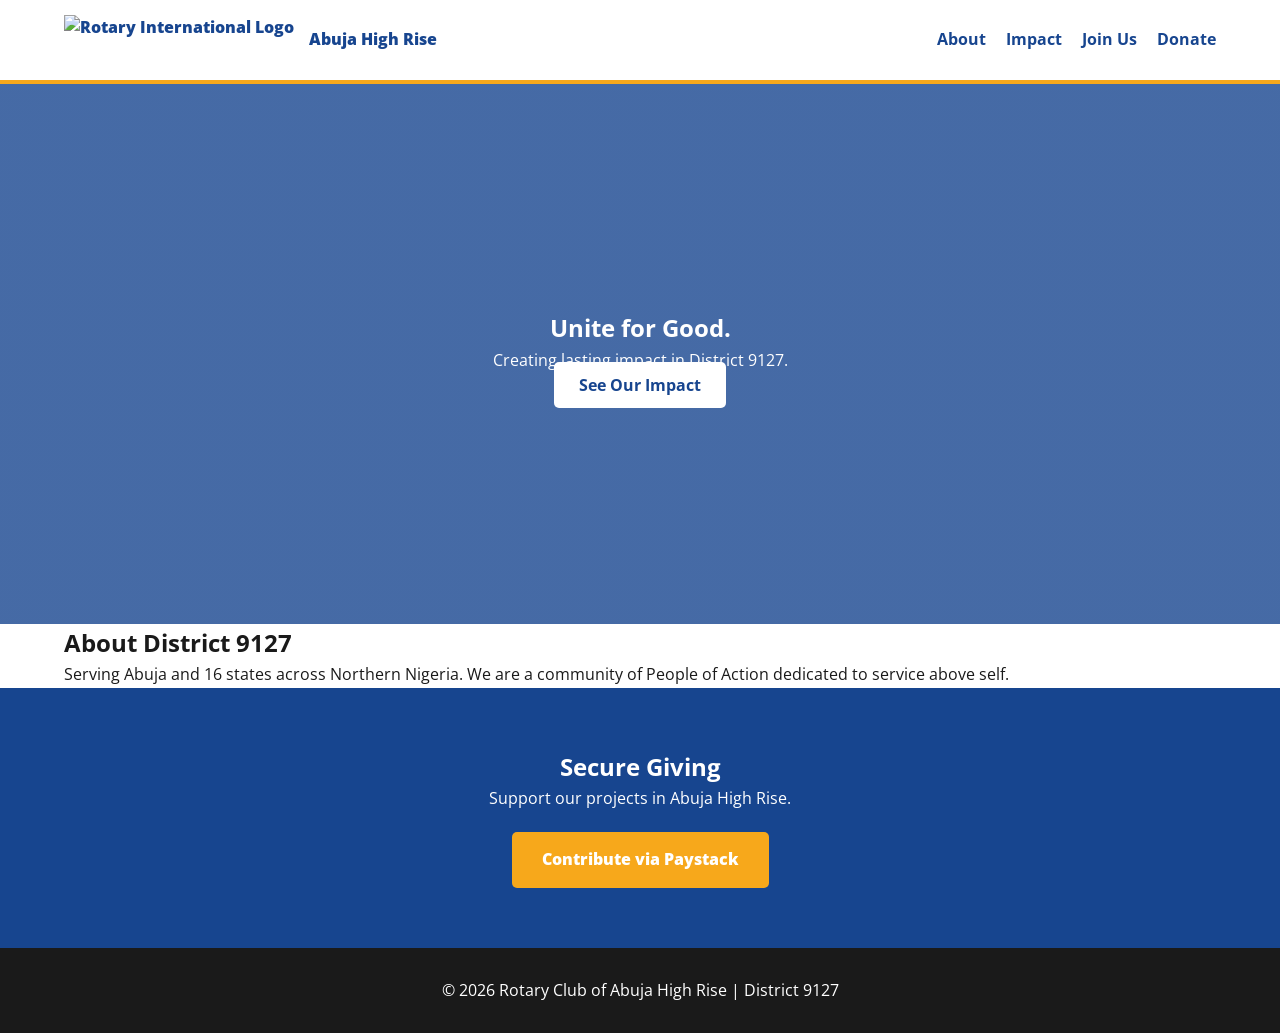
==== Rotary_Abuja_Site/index.html @ e20453dd "FORCED REBUILD: Full Site Integration" ====
<!DOCTYPE html>
<html lang="en">
<head>
    <meta charset="UTF-8">
    <meta name="viewport" content="width=device-width, initial-scale=1.0">
    <title>Rotary Club of Abuja High Rise | District 9127</title>
    <link href="https://fonts.googleapis.com/css2?family=Open+Sans:wght@400;600;700;800&display=swap" rel="stylesheet">
    <link rel="stylesheet" href="style.css">
</head>
<body>
    <header>
        <nav class="container">
            <div class="logo">
                <img src="https://www.rotary.org/sites/all/themes/rotary_rotaryorg/images/logo-rotary.png" alt="Rotary International Logo">
                <span>Abuja High Rise</span>
            </div>
            <ul class="nav-links">
                <li><a href="#about">About</a></li>
                <li><a href="#projects">Impact</a></li>
                <li><a href="#join">Join Us</a></li>
                <li><a href="#donate" class="btn-gold">Donate</a></li>
            </ul>
        </nav>
    </header>

    <section class="hero">
        <div class="hero-content container">
            <h1>Unite for Good.</h1>
            <p>Creating lasting impact in District 9127.</p>
            <a href="#projects" class="btn-white">See Our Impact</a>
        </div>
    </section>

    <section id="about" class="container section">
        <h2>About District 9127</h2>
        <p>Serving Abuja and 16 states across Northern Nigeria. We are a community of People of Action dedicated to service above self.</p>
    </section>

    <section id="donate" class="donate-section">
        <div class="container">
            <h2>Secure Giving</h2>
            <p>Support our projects in Abuja High Rise.</p>
            <a href="https://paystack.com" class="pay-btn">Contribute via Paystack</a>
        </div>
    </section>

    <footer>
        <p>&copy; 2026 Rotary Club of Abuja High Rise | District 9127</p>
    </footer>

    <script src="script.js"></script>
</body>
</html>
---- Rotary_Abuja_Site/style.css ----
:root { --rotary-blue: #17458F; --rotary-gold: #F7A81B; --white: #FFFFFF; --dark: #1a1a1a; }
* { box-sizing: border-box; margin: 0; padding: 0; scroll-behavior: smooth; }
body { font-family: 'Open Sans', sans-serif; color: var(--dark); line-height: 1.6; }
.container { width: 90%; max-width: 1200px; margin: auto; }

header { background: var(--white); padding: 15px 0; border-bottom: 4px solid var(--rotary-gold); position: sticky; top: 0; z-index: 9999; }
nav { display: flex; justify-content: space-between; align-items: center; }
.logo { display: flex; align-items: center; font-weight: 800; color: var(--rotary-blue); }
.logo img { height: 50px; margin-right: 15px; }

.nav-links { display: flex; list-style: none; gap: 20px; position: relative; z-index: 10000; }
.nav-links a { text-decoration: none; color: var(--rotary-blue); font-weight: 700; cursor: pointer; }

.hero { background: linear-gradient(rgba(23,69,143,0.8), rgba(23,69,143,0.8)), url('hero.jpg') center/cover; height: 60vh; display: flex; align-items: center; color: white; text-align: center; }
.btn-white { background: white; color: var(--rotary-blue); padding: 12px 25px; text-decoration: none; border-radius: 5px; font-weight: bold; }

.donate-section { background: var(--rotary-blue); color: white; text-align: center; padding: 60px 0; }
.pay-btn { display: inline-block; background: var(--rotary-gold); color: white; padding: 15px 30px; text-decoration: none; border-radius: 5px; margin-top: 20px; font-weight: 800; }
footer { background: var(--dark); color: white; text-align: center; padding: 30px 0; }
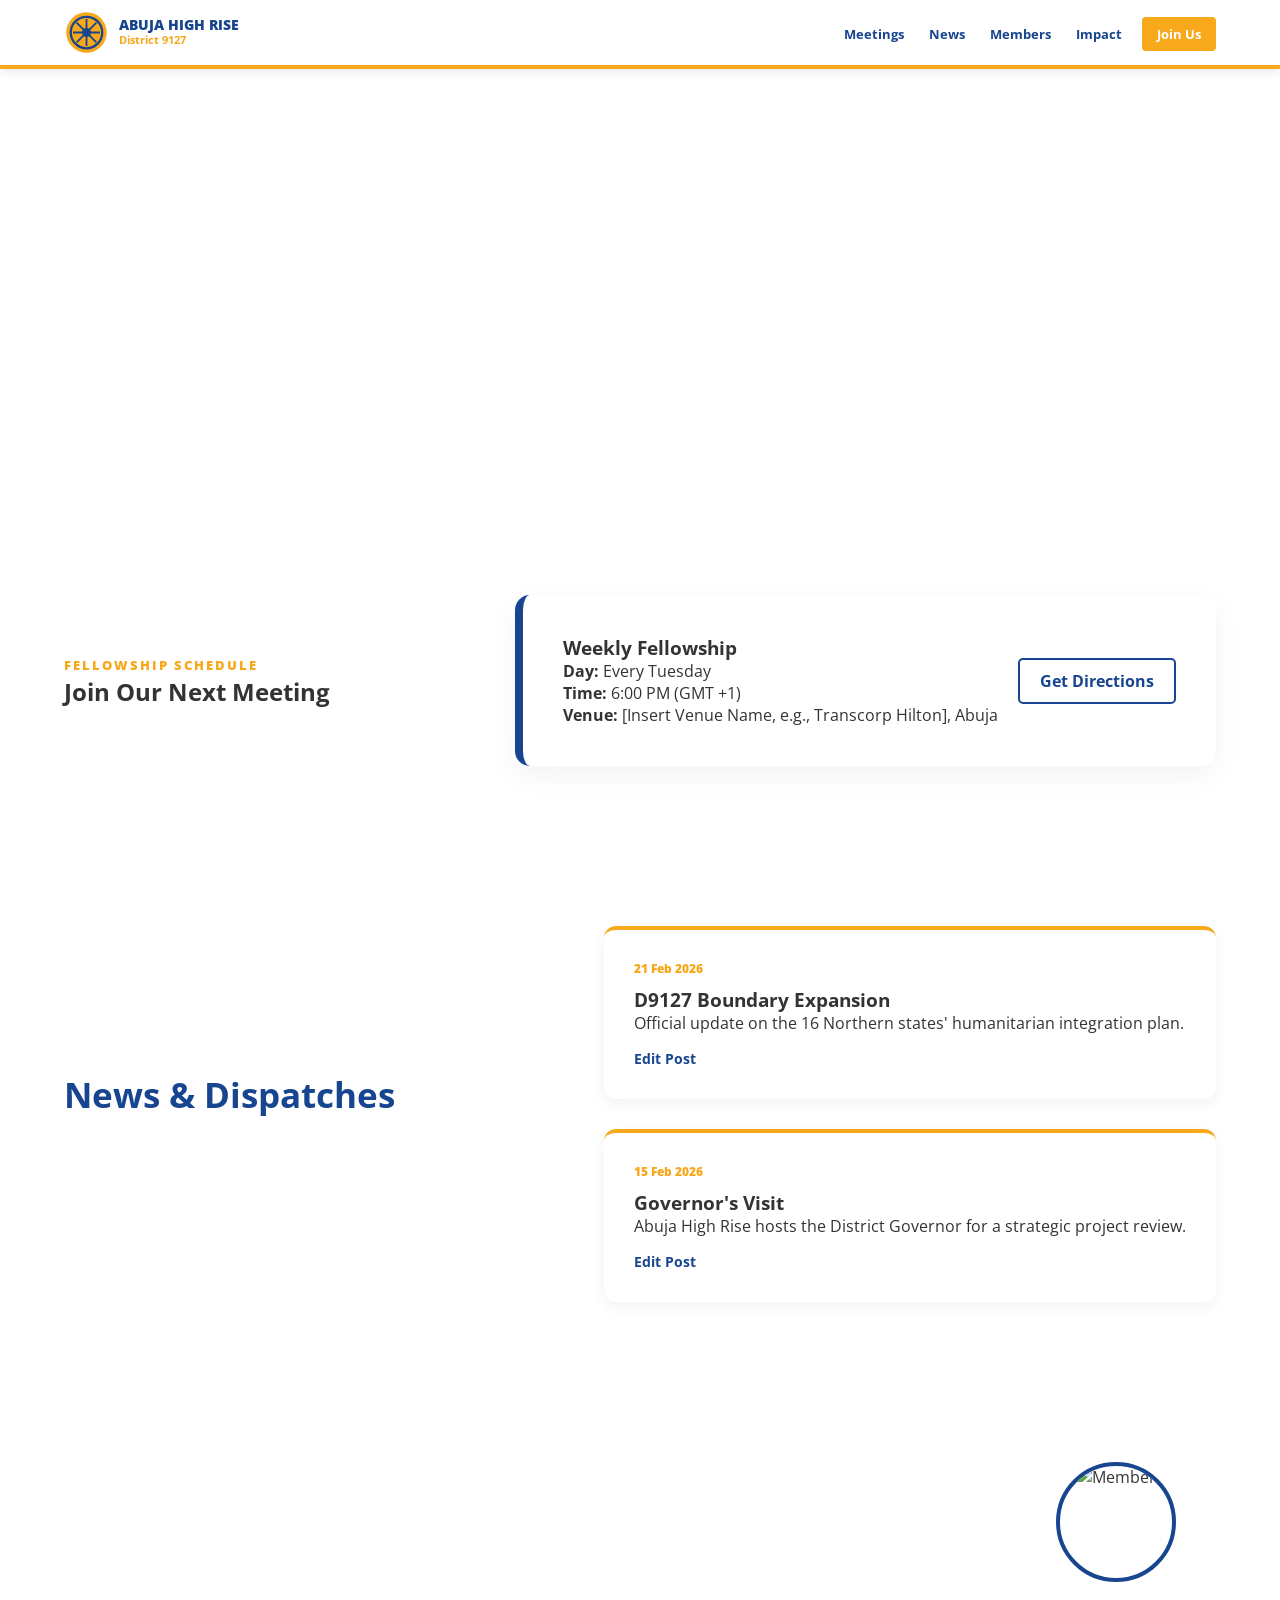
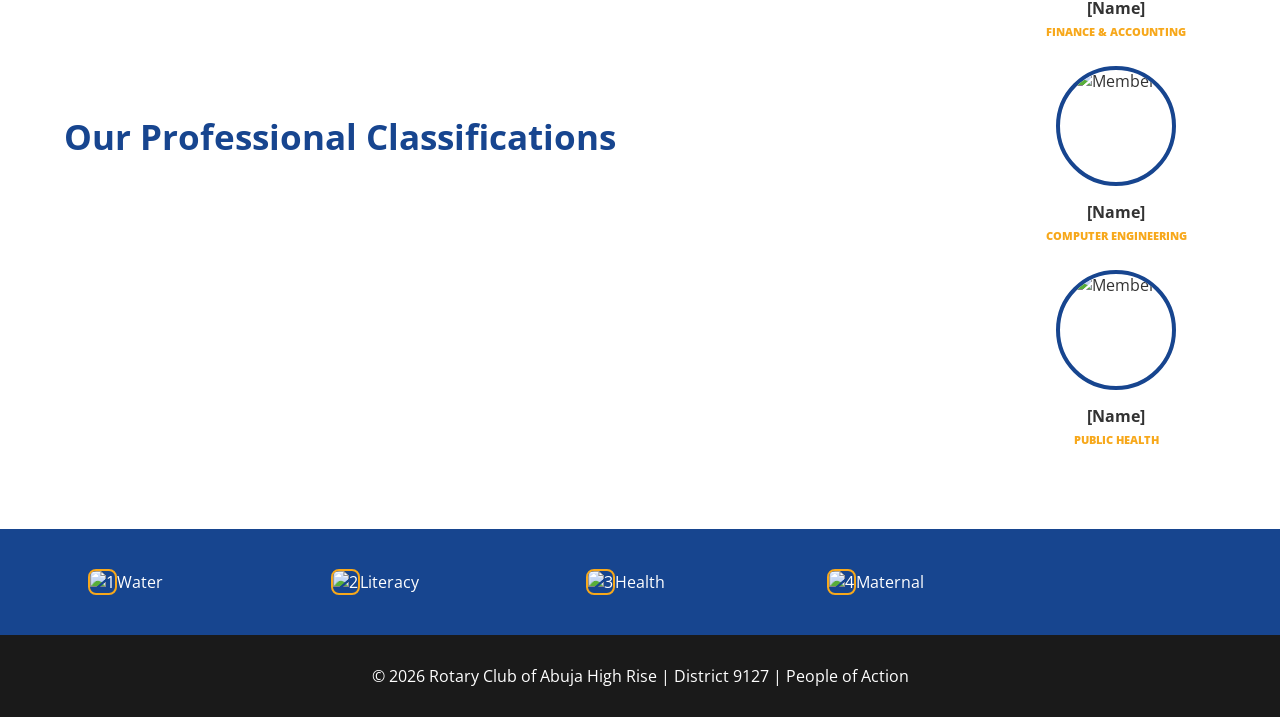
==== commit b75fc9cf: "Grand Master Build: Meetings, News, and Professional Gallery" ====
--- a/Rotary_Abuja_Site/index.html
+++ b/Rotary_Abuja_Site/index.html
@@ -3,49 +3,130 @@
 <head>
     <meta charset="UTF-8">
     <meta name="viewport" content="width=device-width, initial-scale=1.0">
-    <title>Rotary Club of Abuja High Rise | District 9127</title>
-    <link href="https://fonts.googleapis.com/css2?family=Open+Sans:wght@400;600;700;800&display=swap" rel="stylesheet">
+    <title>Rotary Abuja High Rise | District 9127 | Professional Hub</title>
+    <link href="https://fonts.googleapis.com/css2?family=Open+Sans:wght@400;700;800&display=swap" rel="stylesheet">
     <link rel="stylesheet" href="style.css">
 </head>
-<body>
-    <header>
+<body class="watermark-bg">
+
+    <header class="main-header">
         <nav class="container">
-            <div class="logo">
-                <img src="https://www.rotary.org/sites/all/themes/rotary_rotaryorg/images/logo-rotary.png" alt="Rotary International Logo">
-                <span>Abuja High Rise</span>
+            <div class="logo-area">
+                <svg width="45" height="45" viewBox="0 0 100 100" xmlns="http://www.w3.org/2000/svg">
+                    <circle cx="50" cy="50" r="45" fill="#F7A81B" />
+                    <circle cx="50" cy="50" r="35" fill="none" stroke="#17458F" stroke-width="5" />
+                    <path d="M50 20 L50 80 M20 50 L80 50 M28 28 L72 72 M28 72 L72 28" stroke="#17458F" stroke-width="4"/>
+                    <circle cx="50" cy="50" r="10" fill="#17458F" />
+                </svg>
+                <div class="logo-text">
+                    <span class="club-name">Abuja High Rise</span>
+                    <span class="district-id">District 9127</span>
+                </div>
             </div>
             <ul class="nav-links">
-                <li><a href="#about">About</a></li>
+                <li><a href="#meetings">Meetings</a></li>
+                <li><a href="#news">News</a></li>
+                <li><a href="#membership">Members</a></li>
                 <li><a href="#projects">Impact</a></li>
-                <li><a href="#join">Join Us</a></li>
-                <li><a href="#donate" class="btn-gold">Donate</a></li>
+                <li><a href="#join" class="nav-cta">Join Us</a></li>
             </ul>
         </nav>
     </header>
 
     <section class="hero">
+        <div class="video-container">
+            <video autoplay muted loop playsinline id="hero-video">
+                <source src="http://googleusercontent.com/generated_video_content/12130703399860979447" type="video/mp4">
+            </video>
+        </div>
         <div class="hero-content container">
-            <h1>Unite for Good.</h1>
-            <p>Creating lasting impact in District 9127.</p>
-            <a href="#projects" class="btn-white">See Our Impact</a>
+            <h1>People of Action.</h1>
+            <p>The Premiere Professional Fellowship of the North.</p>
         </div>
     </section>
 
-    <section id="about" class="container section">
-        <h2>About District 9127</h2>
-        <p>Serving Abuja and 16 states across Northern Nigeria. We are a community of People of Action dedicated to service above self.</p>
+    <section id="meetings" class="meetings-section">
+        <div class="container">
+            <div class="section-header">
+                <span class="pre-title">Fellowship Schedule</span>
+                <h2>Join Our Next Meeting</h2>
+            </div>
+            <div class="meeting-card">
+                <div class="meeting-info">
+                    <h3>Weekly Fellowship</h3>
+                    <p><strong>Day:</strong> Every Tuesday</p>
+                    <p><strong>Time:</strong> 6:00 PM (GMT +1)</p>
+                    <p><strong>Venue:</strong> [Insert Venue Name, e.g., Transcorp Hilton], Abuja</p>
+                </div>
+                <div class="meeting-map-link">
+                    <a href="#" class="btn-outline-blue">Get Directions</a>
+                </div>
+            </div>
+        </div>
     </section>
 
-    <section id="donate" class="donate-section">
+    <section id="news" class="news-section">
         <div class="container">
-            <h2>Secure Giving</h2>
-            <p>Support our projects in Abuja High Rise.</p>
-            <a href="https://paystack.com" class="pay-btn">Contribute via Paystack</a>
+            <h2 class="section-title">News & Dispatches</h2>
+            <div class="news-grid">
+                <article class="news-card">
+                    <div class="news-date">21 Feb 2026</div>
+                    <h3>D9127 Boundary Expansion</h3>
+                    <p>Official update on the 16 Northern states' humanitarian integration plan.</p>
+                    <a href="/admin" class="read-more">Edit Post</a>
+                </article>
+                <article class="news-card">
+                    <div class="news-date">15 Feb 2026</div>
+                    <h3>Governor's Visit</h3>
+                    <p>Abuja High Rise hosts the District Governor for a strategic project review.</p>
+                    <a href="/admin" class="read-more">Edit Post</a>
+                </article>
+            </div>
+        </div>
+    </section>
+
+    <section id="membership" class="membership-section">
+        <div class="container">
+            <h2 class="section-title">Our Professional Classifications</h2>
+            <div class="member-gallery">
+                <div class="member-card">
+                    <div class="member-photo-frame">
+                        <img src="https://via.placeholder.com/150?text=Member" alt="Member">
+                    </div>
+                    <h4>[Name]</h4>
+                    <span class="classification">Finance & Accounting</span>
+                </div>
+                <div class="member-card">
+                    <div class="member-photo-frame">
+                        <img src="https://via.placeholder.com/150?text=Member" alt="Member">
+                    </div>
+                    <h4>[Name]</h4>
+                    <span class="classification">Computer Engineering</span>
+                </div>
+                <div class="member-card">
+                    <div class="member-photo-frame">
+                        <img src="https://via.placeholder.com/150?text=Member" alt="Member">
+                    </div>
+                    <h4>[Name]</h4>
+                    <span class="classification">Public Health</span>
+                </div>
+            </div>
+        </div>
+    </section>
+
+    <section id="projects" class="projects-marquee">
+        <div class="marquee-wrapper">
+            <div class="marquee-content">
+                <div class="slide"><img src="https://images.unsplash.com/photo-1542601906990-b4d3fb778b09?q=80&w=400" alt="1"><span>Water</span></div>
+                <div class="slide"><img src="https://images.unsplash.com/photo-1488521787991-ed7bbaae773c?q=80&w=400" alt="2"><span>Literacy</span></div>
+                <div class="slide"><img src="https://images.unsplash.com/photo-1532938911079-1b06ac7ceec7?q=80&w=400" alt="3"><span>Health</span></div>
+                <div class="slide"><img src="https://images.unsplash.com/photo-1594608661623-aa0bd3a69d98?q=80&w=400" alt="4"><span>Maternal</span></div>
+            </div>
         </div>
     </section>
 
     <footer>
-        <p>&copy; 2026 Rotary Club of Abuja High Rise | District 9127</p>
+        <p>&copy; 2026 Rotary Club of Abuja High Rise | District 9127 | People of Action</p>
     </footer>
 
     <script src="script.js"></script>
--- a/Rotary_Abuja_Site/style.css
+++ b/Rotary_Abuja_Site/style.css
@@ -1,19 +1,68 @@
-:root { --rotary-blue: #17458F; --rotary-gold: #F7A81B; --white: #FFFFFF; --dark: #1a1a1a; }
+:root {
+    --rotary-blue: #17458F;
+    --rotary-gold: #F7A81B;
+    --white: #FFFFFF;
+    --gray: #f4f7fa;
+}
+
 * { box-sizing: border-box; margin: 0; padding: 0; scroll-behavior: smooth; }
-body { font-family: 'Open Sans', sans-serif; color: var(--dark); line-height: 1.6; }
-.container { width: 90%; max-width: 1200px; margin: auto; }
+body { font-family: 'Open Sans', sans-serif; overflow-x: hidden; color: #333; }
 
-header { background: var(--white); padding: 15px 0; border-bottom: 4px solid var(--rotary-gold); position: sticky; top: 0; z-index: 9999; }
-nav { display: flex; justify-content: space-between; align-items: center; }
-.logo { display: flex; align-items: center; font-weight: 800; color: var(--rotary-blue); }
-.logo img { height: 50px; margin-right: 15px; }
+/* WATERMARK */
+.watermark-bg::before {
+    content: ""; position: fixed; top: 50%; left: 50%; transform: translate(-50%, -50%);
+    width: 600px; height: 600px; opacity: 0.03; z-index: -1; pointer-events: none;
+    background: url('https://upload.wikimedia.org/wikipedia/en/thumb/7/73/Rotary_International_logo.svg/1200px-Rotary_International_logo.svg.png') no-repeat center/contain;
+}
 
-.nav-links { display: flex; list-style: none; gap: 20px; position: relative; z-index: 10000; }
-.nav-links a { text-decoration: none; color: var(--rotary-blue); font-weight: 700; cursor: pointer; }
+/* HEADER */
+.main-header {
+    background: var(--white); padding: 10px 0; border-bottom: 4px solid var(--rotary-gold);
+    position: fixed; width: 100%; top: 0; z-index: 999999; box-shadow: 0 2px 10px rgba(0,0,0,0.1);
+}
+.container { width: 90%; max-width: 1200px; margin: auto; display: flex; justify-content: space-between; align-items: center; }
+.logo-area { display: flex; align-items: center; gap: 10px; }
+.logo-text { display: flex; flex-direction: column; }
+.club-name { font-weight: 800; color: var(--rotary-blue); text-transform: uppercase; font-size: 0.9rem; line-height: 1; }
+.district-id { font-size: 0.7rem; color: var(--rotary-gold); font-weight: 700; }
+.nav-links { display: flex; list-style: none; gap: 15px; align-items: center; }
+.nav-links a { text-decoration: none; color: var(--rotary-blue); font-weight: 700; font-size: 0.8rem; padding: 5px; }
+.nav-cta { background: var(--rotary-gold); color: white !important; border-radius: 4px; padding: 8px 15px !important; }
 
-.hero { background: linear-gradient(rgba(23,69,143,0.8), rgba(23,69,143,0.8)), url('hero.jpg') center/cover; height: 60vh; display: flex; align-items: center; color: white; text-align: center; }
-.btn-white { background: white; color: var(--rotary-blue); padding: 12px 25px; text-decoration: none; border-radius: 5px; font-weight: bold; }
+/* HERO */
+.hero { height: 50vh; display: flex; align-items: center; justify-content: center; color: white; text-align: center; margin-top: 65px; position: relative; overflow: hidden; }
+.video-container { position: absolute; top: 0; left: 0; width: 100%; height: 100%; z-index: -1; }
+#hero-video { width: 100%; height: 100%; object-fit: cover; filter: brightness(40%); }
+.hero h1 { font-size: 3rem; font-weight: 800; }
 
-.donate-section { background: var(--rotary-blue); color: white; text-align: center; padding: 60px 0; }
-.pay-btn { display: inline-block; background: var(--rotary-gold); color: white; padding: 15px 30px; text-decoration: none; border-radius: 5px; margin-top: 20px; font-weight: 800; }
-footer { background: var(--dark); color: white; text-align: center; padding: 30px 0; }
+/* SECTIONS */
+section { padding: 80px 0; }
+.section-title { text-align: center; color: var(--rotary-blue); font-size: 2.2rem; margin-bottom: 40px; }
+.pre-title { color: var(--rotary-gold); text-transform: uppercase; font-weight: 800; letter-spacing: 2px; font-size: 0.8rem; }
+
+/* MEETING CARDS */
+.meeting-card { background: white; padding: 40px; border-radius: 15px; box-shadow: 0 10px 30px rgba(0,0,0,0.05); border-left: 8px solid var(--rotary-blue); display: flex; justify-content: space-between; align-items: center; flex-wrap: wrap; gap: 20px; }
+.btn-outline-blue { border: 2px solid var(--rotary-blue); color: var(--rotary-blue); text-decoration: none; padding: 10px 20px; border-radius: 5px; font-weight: 700; }
+
+/* NEWS CARDS */
+.news-grid { display: grid; grid-template-columns: repeat(auto-fit, minmax(300px, 1fr)); gap: 30px; }
+.news-card { background: white; padding: 30px; border-radius: 12px; border-top: 4px solid var(--rotary-gold); box-shadow: 0 5px 15px rgba(0,0,0,0.05); }
+.news-date { color: var(--rotary-gold); font-weight: 800; font-size: 0.75rem; margin-bottom: 10px; }
+.read-more { display: inline-block; margin-top: 15px; color: var(--rotary-blue); text-decoration: none; font-weight: 700; font-size: 0.85rem; }
+
+/* MEMBER GALLERY */
+.member-gallery { display: grid; grid-template-columns: repeat(auto-fit, minmax(200px, 1fr)); gap: 25px; text-align: center; }
+.member-photo-frame { width: 120px; height: 120px; margin: 0 auto 15px; border-radius: 50%; border: 4px solid var(--rotary-blue); overflow: hidden; }
+.member-photo-frame img { width: 100%; height: 100%; object-fit: cover; }
+.classification { color: var(--rotary-gold); font-weight: 800; font-size: 0.7rem; text-transform: uppercase; }
+
+/* MARQUEE */
+.projects-marquee { background: var(--rotary-blue); color: white; padding: 40px 0; overflow: hidden; }
+.marquee-content { display: flex; animation: scroll 20s linear infinite; }
+.slide { width: 250px; padding: 0 10px; text-align: center; }
+.slide img { width: 100%; height: 150px; object-fit: cover; border-radius: 8px; border: 2px solid var(--rotary-gold); }
+@keyframes scroll { 0% { transform: translateX(0); } 100% { transform: translateX(calc(-250px * 4)); } }
+
+footer { background: #1a1a1a; color: white; text-align: center; padding: 30px 0; }
+
+@media (max-width: 768px) { .nav-links { display: none; } }
